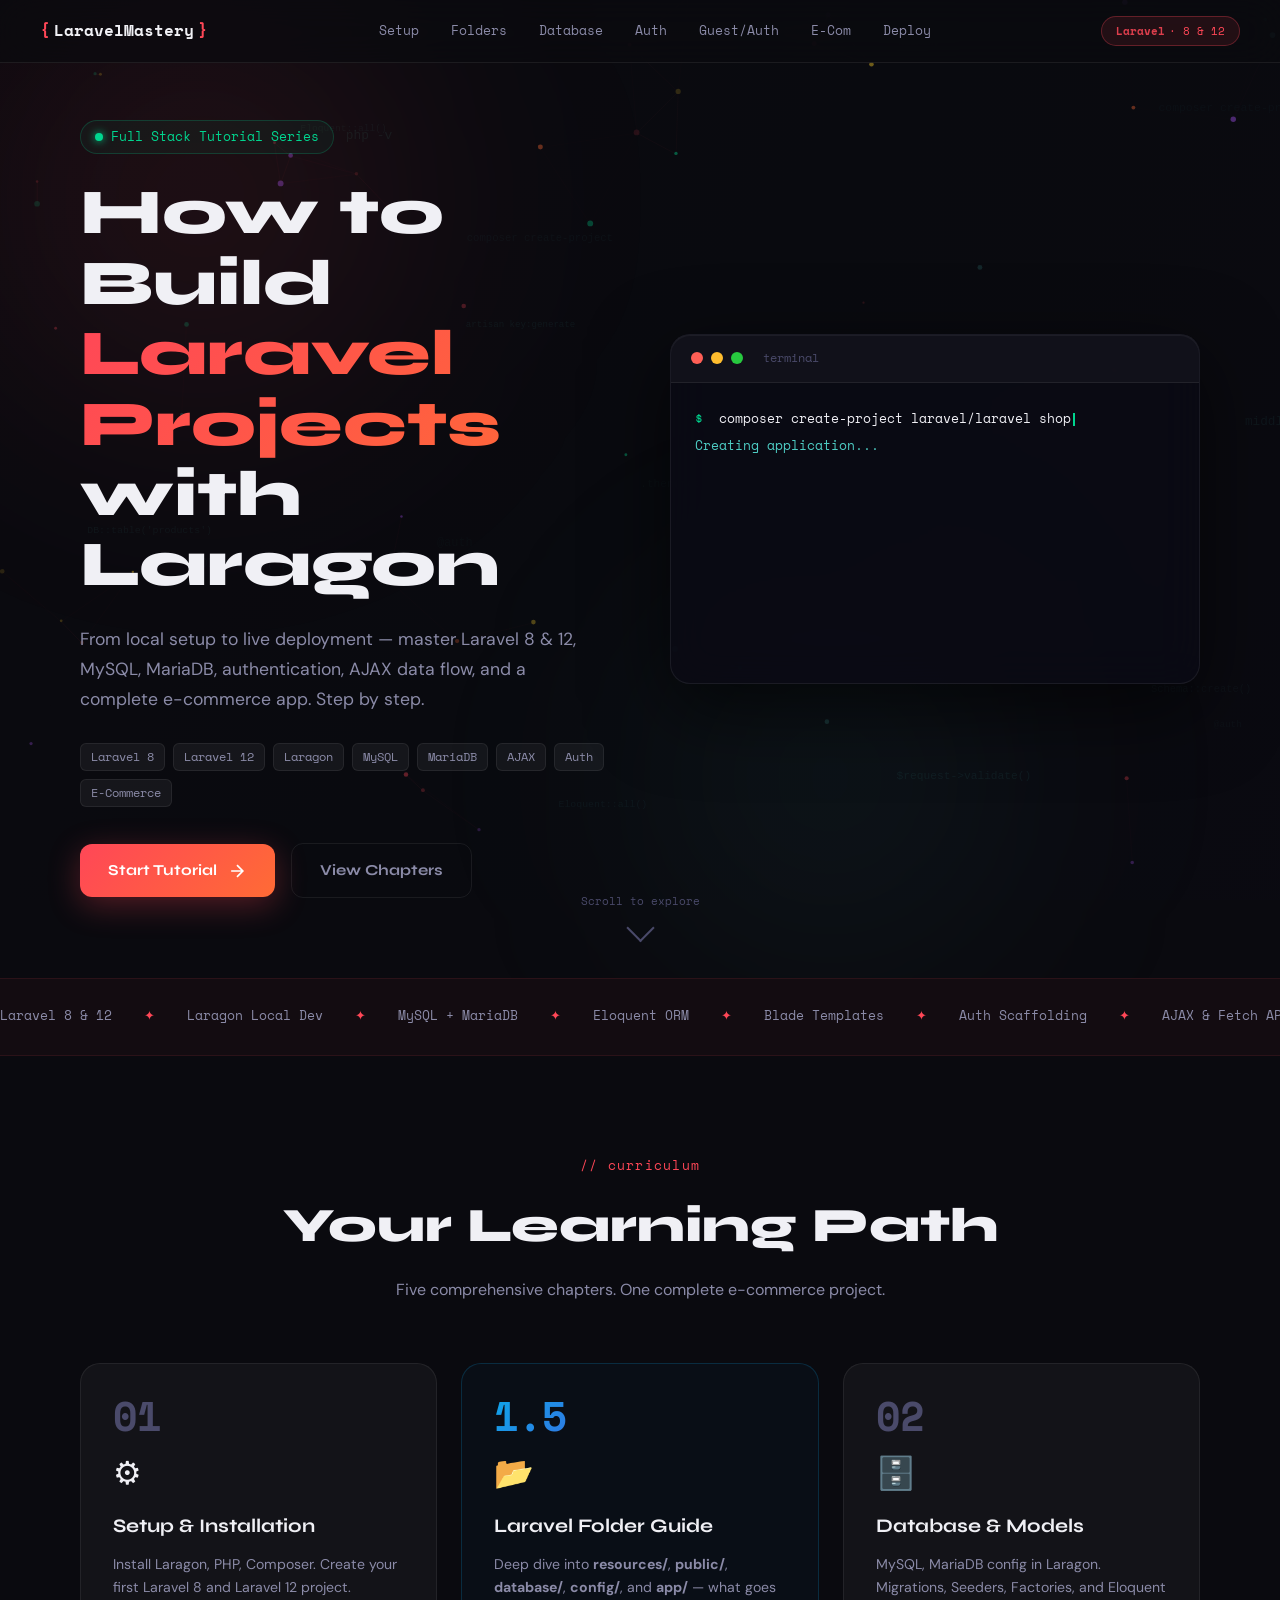
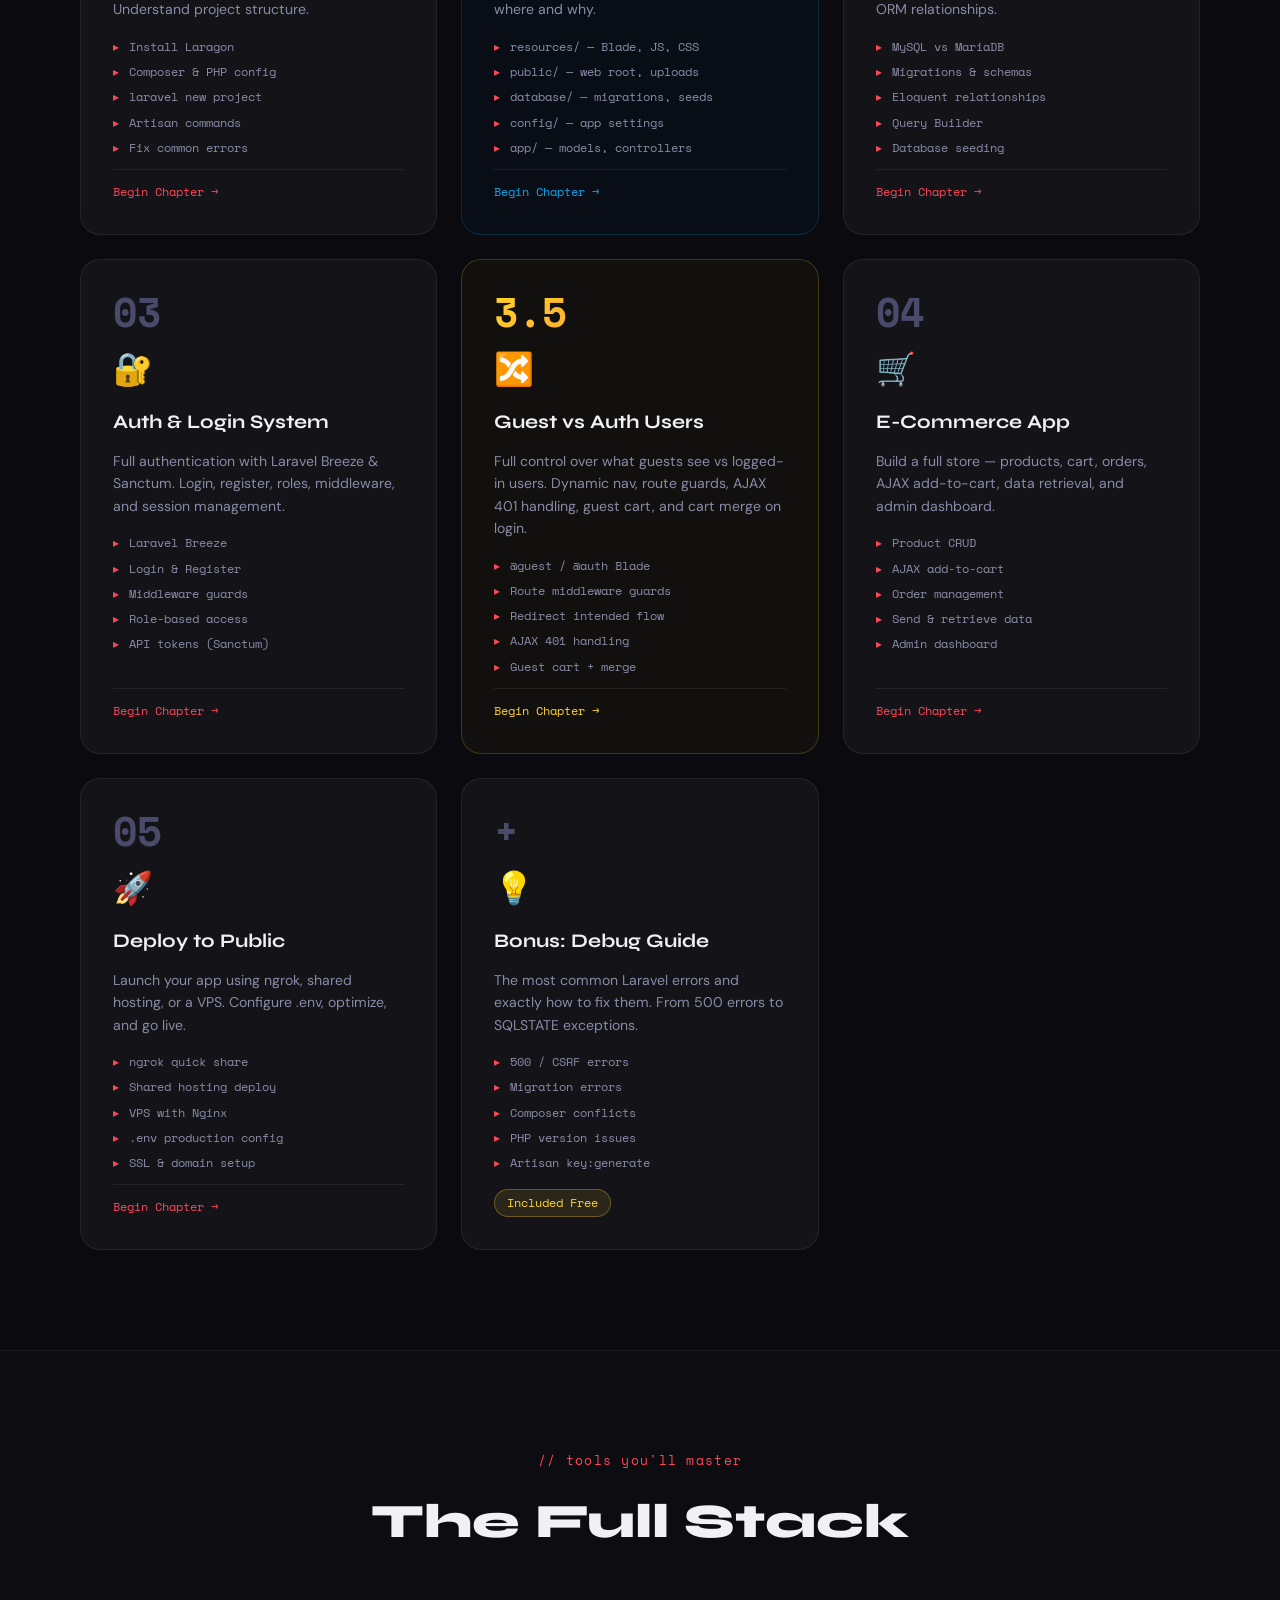
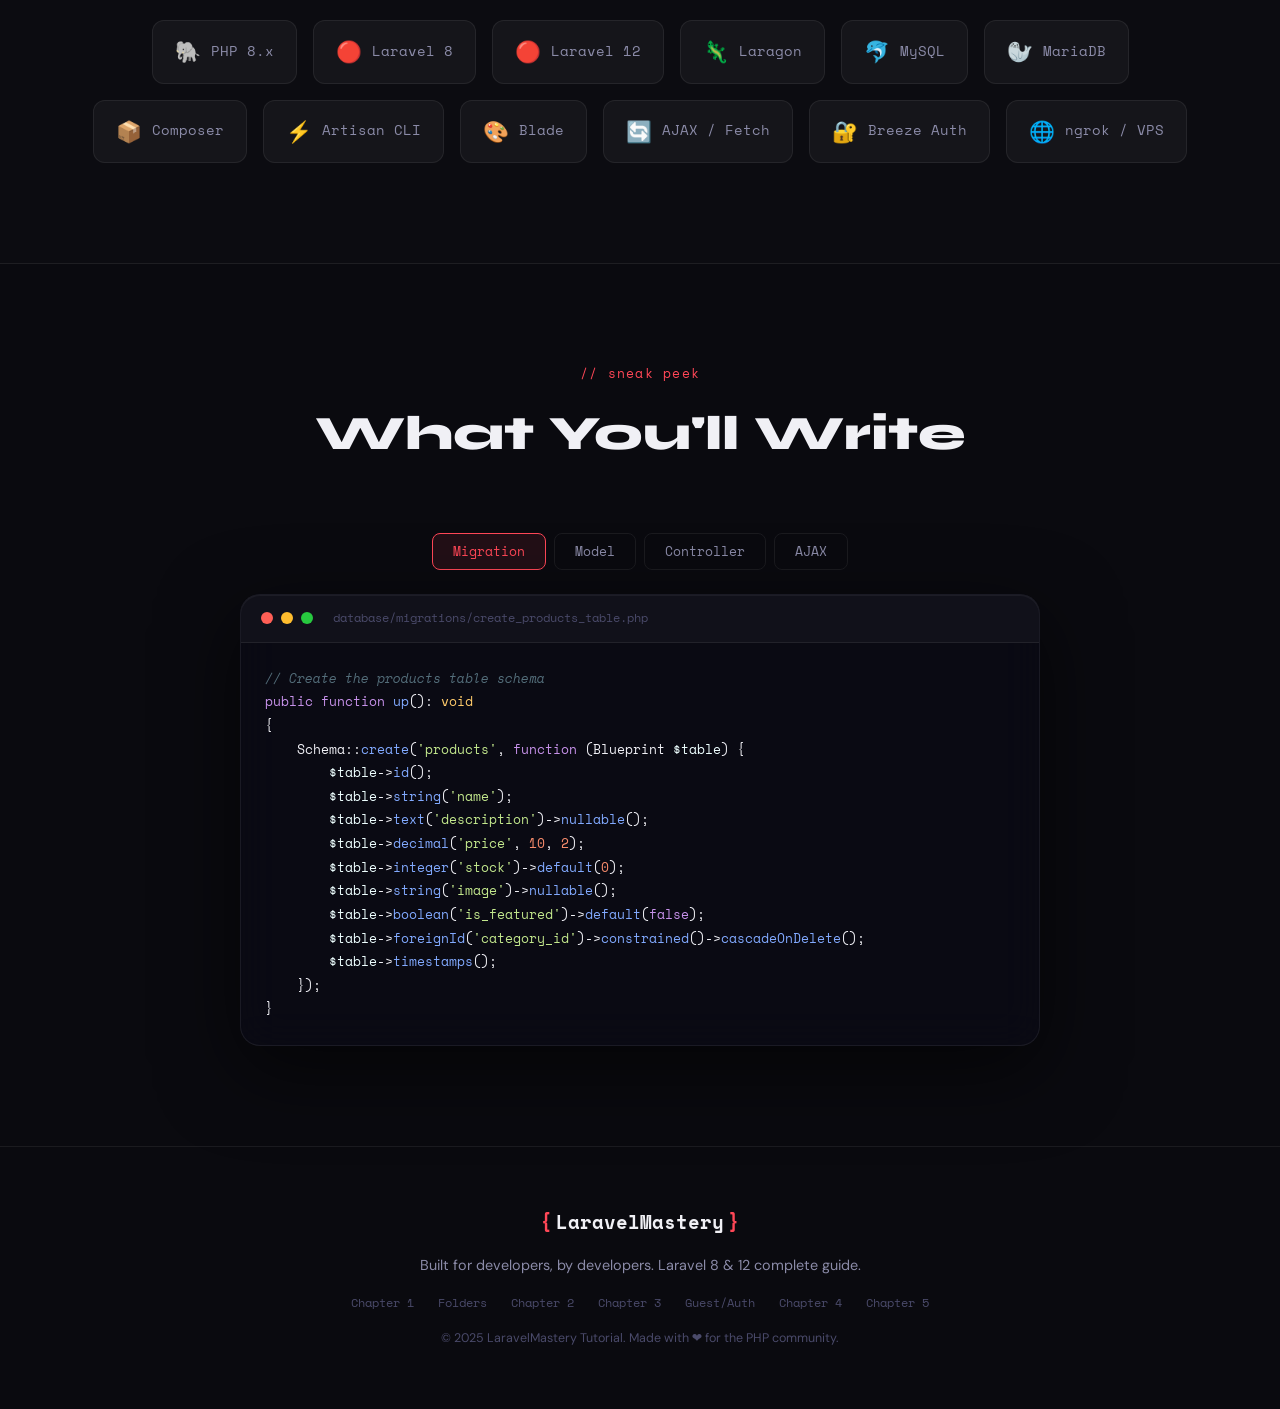
==== index.html @ 6b396e03 "first commit" ====
<!DOCTYPE html>
<html lang="en">
<head>
  <meta charset="UTF-8" />
  <meta name="viewport" content="width=device-width, initial-scale=1.0"/>
  <title>Laravel Mastery — From Zero to Live</title>
  <!-- Fonts loaded via CSS @import for file:// compatibility -->
  <link rel="stylesheet" href="css/main.css" />
  <link rel="stylesheet" href="css/components.css" />
  <link rel="stylesheet" href="css/animations.css" />
</head>
<body>

  <!-- NAV -->
  <nav class="nav" id="nav">
    <div class="nav__logo">
      <span class="nav__logo-bracket">{</span>
      <span class="nav__logo-text">LaravelMastery</span>
      <span class="nav__logo-bracket">}</span>
    </div>
    <div class="nav__links">
      <a href="html/chapter1.html">Setup</a>
      <a href="html/chapter-folders.html">Folders</a>
      <a href="html/chapter2.html">Database</a>
      <a href="html/chapter3.html">Auth</a>
      <a href="html/chapter-guest-auth.html">Guest/Auth</a>
      <a href="html/chapter4.html">E-Com</a>
      <a href="html/chapter5.html">Deploy</a>
    </div>
    <span class="nav__badge"><span class="nav__badge-num">Laravel</span> · 8 &amp; 12</span>
  </nav>

  <!-- CANVAS BACKGROUND -->
  <canvas id="bgCanvas"></canvas>

  <!-- ===== HERO ===== -->
  <section class="hero" id="hero">
    <div class="hero__glow hero__glow--1"></div>
    <div class="hero__glow hero__glow--2"></div>

    <div class="hero__content">
      <div class="hero__label">
        <span class="dot dot--green"></span>
        Full Stack Tutorial Series
      </div>

      <h1 class="hero__title">
        <span class="hero__title-line">How to Build</span>
        <span class="hero__title-line hero__title-line--accent">Laravel Projects</span>
        <span class="hero__title-line">with Laragon</span>
      </h1>

      <p class="hero__subtitle">
        From local setup to live deployment — master Laravel 8 & 12, MySQL, MariaDB,
        authentication, AJAX data flow, and a complete e-commerce app. Step by step.
      </p>

      <div class="hero__tags">
        <span class="tag">Laravel 8</span>
        <span class="tag">Laravel 12</span>
        <span class="tag">Laragon</span>
        <span class="tag">MySQL</span>
        <span class="tag">MariaDB</span>
        <span class="tag">AJAX</span>
        <span class="tag">Auth</span>
        <span class="tag">E-Commerce</span>
      </div>

      <div class="hero__cta">
        <a href="html/chapter1.html" class="btn btn--primary">
          <span>Start Tutorial</span>
          <svg width="20" height="20" viewBox="0 0 24 24" fill="none" stroke="currentColor" stroke-width="2"><path d="M5 12h14M12 5l7 7-7 7"/></svg>
        </a>
        <a href="#overview" class="btn btn--ghost">View Chapters</a>
      </div>
    </div>

    <div class="hero__code-window">
      <div class="code-window">
        <div class="code-window__bar">
          <span class="code-window__dot code-window__dot--red"></span>
          <span class="code-window__dot code-window__dot--yellow"></span>
          <span class="code-window__dot code-window__dot--green"></span>
          <span class="code-window__title">terminal</span>
        </div>
        <div class="code-window__body" id="terminalBody">
          <div class="terminal-line"><span class="t-prompt">$</span> <span class="t-cmd typing-text" id="typingCmd"></span></div>
          <div class="terminal-output" id="terminalOutput"></div>
        </div>
      </div>
    </div>

    <div class="hero__scroll-hint">
      <span>Scroll to explore</span>
      <div class="scroll-arrow"></div>
    </div>
  </section>

  <!-- ===== OVERVIEW STRIP ===== -->
  <section class="strip" id="overview">
    <div class="strip__inner" id="stripInner">
      <span>Laravel 8 &amp; 12</span><span class="strip__sep">✦</span><span>Laragon Local Dev</span><span class="strip__sep">✦</span><span>MySQL + MariaDB</span><span class="strip__sep">✦</span><span>Eloquent ORM</span><span class="strip__sep">✦</span><span>Blade Templates</span><span class="strip__sep">✦</span><span>Auth Scaffolding</span><span class="strip__sep">✦</span><span>AJAX &amp; Fetch API</span><span class="strip__sep">✦</span><span>REST APIs</span><span class="strip__sep">✦</span><span>Deploy to Live</span><span class="strip__sep">✦</span>
      <span>Laravel 8 &amp; 12</span><span class="strip__sep">✦</span><span>Laragon Local Dev</span><span class="strip__sep">✦</span><span>MySQL + MariaDB</span><span class="strip__sep">✦</span><span>Eloquent ORM</span><span class="strip__sep">✦</span><span>Blade Templates</span><span class="strip__sep">✦</span><span>Auth Scaffolding</span><span class="strip__sep">✦</span><span>AJAX &amp; Fetch API</span><span class="strip__sep">✦</span><span>REST APIs</span><span class="strip__sep">✦</span><span>Deploy to Live</span><span class="strip__sep">✦</span>
    </div>
  </section>

  <!-- ===== CHAPTERS ===== -->
  <section class="chapters" id="chapters">
    <div class="section-header">
      <p class="section-header__label">// curriculum</p>
      <h2 class="section-header__title">Your Learning Path</h2>
      <p class="section-header__sub">Five comprehensive chapters. One complete e-commerce project.</p>
    </div>

    <div class="chapters__grid">

      <a href="html/chapter1.html" class="chapter-card chapter-card--1 reveal">
        <div class="chapter-card__num">01</div>
        <div class="chapter-card__icon">⚙️</div>
        <h3 class="chapter-card__title">Setup & Installation</h3>
        <p class="chapter-card__desc">Install Laragon, PHP, Composer. Create your first Laravel 8 and Laravel 12 project. Understand project structure.</p>
        <ul class="chapter-card__topics">
          <li>Install Laragon</li>
          <li>Composer & PHP config</li>
          <li>laravel new project</li>
          <li>Artisan commands</li>
          <li>Fix common errors</li>
        </ul>
        <span class="chapter-card__cta">Begin Chapter →</span>
      </a>

      <a href="html/chapter-folders.html" class="chapter-card reveal" style="border-color:rgba(14,165,233,0.2);background:rgba(14,165,233,0.03);">
        <div class="chapter-card__num" style="background:linear-gradient(135deg,#0ea5e9,#6d28d9);-webkit-background-clip:text;-webkit-text-fill-color:transparent;background-clip:text;">1.5</div>
        <div class="chapter-card__icon">📂</div>
        <h3 class="chapter-card__title">Laravel Folder Guide</h3>
        <p class="chapter-card__desc">Deep dive into <strong>resources/</strong>, <strong>public/</strong>, <strong>database/</strong>, <strong>config/</strong>, and <strong>app/</strong> — what goes where and why.</p>
        <ul class="chapter-card__topics">
          <li>resources/ — Blade, JS, CSS</li>
          <li>public/ — web root, uploads</li>
          <li>database/ — migrations, seeds</li>
          <li>config/ — app settings</li>
          <li>app/ — models, controllers</li>
        </ul>
        <span class="chapter-card__cta" style="color:#0ea5e9;">Begin Chapter →</span>
      </a>

      <a href="html/chapter2.html" class="chapter-card chapter-card--2 reveal">
        <div class="chapter-card__num">02</div>
        <div class="chapter-card__icon">🗄️</div>
        <h3 class="chapter-card__title">Database & Models</h3>
        <p class="chapter-card__desc">MySQL, MariaDB config in Laragon. Migrations, Seeders, Factories, and Eloquent ORM relationships.</p>
        <ul class="chapter-card__topics">
          <li>MySQL vs MariaDB</li>
          <li>Migrations & schemas</li>
          <li>Eloquent relationships</li>
          <li>Query Builder</li>
          <li>Database seeding</li>
        </ul>
        <span class="chapter-card__cta">Begin Chapter →</span>
      </a>

      <a href="html/chapter3.html" class="chapter-card chapter-card--3 reveal">
        <div class="chapter-card__num">03</div>
        <div class="chapter-card__icon">🔐</div>
        <h3 class="chapter-card__title">Auth & Login System</h3>
        <p class="chapter-card__desc">Full authentication with Laravel Breeze & Sanctum. Login, register, roles, middleware, and session management.</p>
        <ul class="chapter-card__topics">
          <li>Laravel Breeze</li>
          <li>Login & Register</li>
          <li>Middleware guards</li>
          <li>Role-based access</li>
          <li>API tokens (Sanctum)</li>
        </ul>
        <span class="chapter-card__cta">Begin Chapter →</span>
      </a>

      <a href="html/chapter-guest-auth.html" class="chapter-card reveal" style="border-color:rgba(255,211,42,0.2);background:rgba(255,211,42,0.03);">
        <div class="chapter-card__num" style="background:linear-gradient(135deg,var(--accent-yellow),var(--accent-orange));-webkit-background-clip:text;-webkit-text-fill-color:transparent;background-clip:text;">3.5</div>
        <div class="chapter-card__icon">🔀</div>
        <h3 class="chapter-card__title">Guest vs Auth Users</h3>
        <p class="chapter-card__desc">Full control over what guests see vs logged-in users. Dynamic nav, route guards, AJAX 401 handling, guest cart, and cart merge on login.</p>
        <ul class="chapter-card__topics">
          <li>@guest / @auth Blade</li>
          <li>Route middleware guards</li>
          <li>Redirect intended flow</li>
          <li>AJAX 401 handling</li>
          <li>Guest cart + merge</li>
        </ul>
        <span class="chapter-card__cta" style="color:var(--accent-yellow);">Begin Chapter →</span>
      </a>

      <a href="html/chapter4.html" class="chapter-card chapter-card--4 reveal">
        <div class="chapter-card__num">04</div>
        <div class="chapter-card__icon">🛒</div>
        <h3 class="chapter-card__title">E-Commerce App</h3>
        <p class="chapter-card__desc">Build a full store — products, cart, orders, AJAX add-to-cart, data retrieval, and admin dashboard.</p>
        <ul class="chapter-card__topics">
          <li>Product CRUD</li>
          <li>AJAX add-to-cart</li>
          <li>Order management</li>
          <li>Send & retrieve data</li>
          <li>Admin dashboard</li>
        </ul>
        <span class="chapter-card__cta">Begin Chapter →</span>
      </a>

      <a href="html/chapter5.html" class="chapter-card chapter-card--5 reveal">
        <div class="chapter-card__num">05</div>
        <div class="chapter-card__icon">🚀</div>
        <h3 class="chapter-card__title">Deploy to Public</h3>
        <p class="chapter-card__desc">Launch your app using ngrok, shared hosting, or a VPS. Configure .env, optimize, and go live.</p>
        <ul class="chapter-card__topics">
          <li>ngrok quick share</li>
          <li>Shared hosting deploy</li>
          <li>VPS with Nginx</li>
          <li>.env production config</li>
          <li>SSL & domain setup</li>
        </ul>
        <span class="chapter-card__cta">Begin Chapter →</span>
      </a>

      <div class="chapter-card chapter-card--bonus reveal">
        <div class="chapter-card__num">+</div>
        <div class="chapter-card__icon">💡</div>
        <h3 class="chapter-card__title">Bonus: Debug Guide</h3>
        <p class="chapter-card__desc">The most common Laravel errors and exactly how to fix them. From 500 errors to SQLSTATE exceptions.</p>
        <ul class="chapter-card__topics">
          <li>500 / CSRF errors</li>
          <li>Migration errors</li>
          <li>Composer conflicts</li>
          <li>PHP version issues</li>
          <li>Artisan key:generate</li>
        </ul>
        <span class="chapter-card__badge">Included Free</span>
      </div>

    </div>
  </section>

  <!-- ===== TECH STACK ===== -->
  <section class="techstack reveal-section">
    <div class="section-header">
      <p class="section-header__label">// tools you'll master</p>
      <h2 class="section-header__title">The Full Stack</h2>
    </div>
    <div class="techstack__grid">
      <div class="tech-item reveal"><div class="tech-item__icon">🐘</div><span>PHP 8.x</span></div>
      <div class="tech-item reveal"><div class="tech-item__icon">🔴</div><span>Laravel 8</span></div>
      <div class="tech-item reveal"><div class="tech-item__icon">🔴</div><span>Laravel 12</span></div>
      <div class="tech-item reveal"><div class="tech-item__icon">🦎</div><span>Laragon</span></div>
      <div class="tech-item reveal"><div class="tech-item__icon">🐬</div><span>MySQL</span></div>
      <div class="tech-item reveal"><div class="tech-item__icon">🦭</div><span>MariaDB</span></div>
      <div class="tech-item reveal"><div class="tech-item__icon">📦</div><span>Composer</span></div>
      <div class="tech-item reveal"><div class="tech-item__icon">⚡</div><span>Artisan CLI</span></div>
      <div class="tech-item reveal"><div class="tech-item__icon">🎨</div><span>Blade</span></div>
      <div class="tech-item reveal"><div class="tech-item__icon">🔄</div><span>AJAX / Fetch</span></div>
      <div class="tech-item reveal"><div class="tech-item__icon">🔐</div><span>Breeze Auth</span></div>
      <div class="tech-item reveal"><div class="tech-item__icon">🌐</div><span>ngrok / VPS</span></div>
    </div>
  </section>

  <!-- ===== PREVIEW CODE ===== -->
  <section class="code-preview reveal-section">
    <div class="section-header">
      <p class="section-header__label">// sneak peek</p>
      <h2 class="section-header__title">What You'll Write</h2>
    </div>
    <div class="code-preview__tabs">
      <button class="tab-btn tab-btn--active" data-tab="migration">Migration</button>
      <button class="tab-btn" data-tab="model">Model</button>
      <button class="tab-btn" data-tab="controller">Controller</button>
      <button class="tab-btn" data-tab="ajax">AJAX</button>
    </div>
    <div class="code-preview__window">
      <div class="code-window">
        <div class="code-window__bar">
          <span class="code-window__dot code-window__dot--red"></span>
          <span class="code-window__dot code-window__dot--yellow"></span>
          <span class="code-window__dot code-window__dot--green"></span>
          <span class="code-window__title" id="codeTabTitle">database/migrations/create_products_table.php</span>
        </div>
        <pre class="code-window__body code-window__body--pre" id="codeTabContent"></pre>
      </div>
    </div>
  </section>

  <!-- ===== FOOTER ===== -->
  <footer class="footer">
    <div class="footer__logo">
      <span class="nav__logo-bracket">{</span>
      <span>LaravelMastery</span>
      <span class="nav__logo-bracket">}</span>
    </div>
    <p class="footer__sub">Built for developers, by developers. Laravel 8 & 12 complete guide.</p>
    <div class="footer__links">
      <a href="html/chapter1.html">Chapter 1</a>
      <a href="html/chapter-folders.html">Folders</a>
      <a href="html/chapter2.html">Chapter 2</a>
      <a href="html/chapter3.html">Chapter 3</a>
      <a href="html/chapter-guest-auth.html">Guest/Auth</a>
      <a href="html/chapter4.html">Chapter 4</a>
      <a href="html/chapter5.html">Chapter 5</a>
    </div>
    <p class="footer__copy">© 2025 LaravelMastery Tutorial. Made with ❤️ for the PHP community.</p>
  </footer>

  <script src="js/canvas.js"></script>
  <script src="js/terminal.js"></script>
  <script src="js/scroll.js"></script>
  <script src="js/tabs.js"></script>
  <script src="js/nav.js"></script>
</body>
</html>
---- css/main.css ----
/* ===================================================
   MAIN.CSS — Laravel Mastery Tutorial
   Dark developer theme with neon accents
   =================================================== */

/* Google Fonts — loads when online, falls back gracefully offline */
@import url('https://fonts.googleapis.com/css2?family=Space+Mono:ital,wght@0,400;0,700;1,400&family=Syne:wght@400;600;700;800&family=DM+Sans:wght@300;400;500&display=swap');

:root {
  --bg-primary: #0a0a0f;
  --bg-secondary: #0f0f1a;
  --bg-card: rgba(255,255,255,0.04);
  --bg-card-hover: rgba(255,255,255,0.07);

  --accent-red: #ff4757;
  --accent-orange: #ff6b35;
  --accent-green: #00d68f;
  --accent-blue: #4ecdc4;
  --accent-purple: #a855f7;
  --accent-yellow: #ffd32a;

  --text-primary: #f0f0f5;
  --text-secondary: #8b8ba8;
  --text-muted: #4a4a6a;

  --border: rgba(255,255,255,0.07);
  --border-glow: rgba(255,71,87,0.3);

  --font-display: 'Syne', 'Segoe UI', system-ui, -apple-system, sans-serif;
  --font-mono: 'Space Mono', 'Cascadia Code', 'Consolas', 'Courier New', monospace;
  --font-body: 'DM Sans', 'Segoe UI', system-ui, -apple-system, sans-serif;

  --radius: 12px;
  --radius-lg: 20px;
  --transition: 0.3s cubic-bezier(0.4,0,0.2,1);
}

*, *::before, *::after { box-sizing: border-box; margin: 0; padding: 0; }

html, body { background-color: #0a0a0f; color: #f0f0f5; }
html { scroll-behavior: smooth; }

body {
  background: var(--bg-primary);
  color: var(--text-primary);
  font-family: var(--font-body);
  line-height: 1.6;
  overflow-x: hidden;
}

a { text-decoration: none; color: inherit; }

/* ===== CANVAS ===== */
#bgCanvas {
  position: fixed;
  top: 0; left: 0;
  width: 100%; height: 100%;
  z-index: 0;
  pointer-events: none;
  opacity: 0.6;
}

/* ===== NAV ===== */
.nav {
  position: fixed;
  top: 0; left: 0; right: 0;
  z-index: 100;
  display: flex;
  align-items: center;
  justify-content: space-between;
  padding: 16px 40px;
  background: rgba(10,10,15,0.7);
  backdrop-filter: blur(20px);
  border-bottom: 1px solid var(--border);
  transition: var(--transition);
}

.nav.nav--scrolled {
  padding: 12px 40px;
  background: rgba(10,10,15,0.95);
}

.nav__logo {
  font-family: var(--font-mono);
  font-size: 1rem;
  font-weight: 700;
  display: flex;
  align-items: center;
  gap: 4px;
}

.nav__logo-bracket { color: var(--accent-red); }
.nav__logo-text { color: var(--text-primary); }

.nav__links {
  display: flex;
  gap: 32px;
}

.nav__links a {
  font-family: var(--font-mono);
  font-size: 0.8rem;
  color: var(--text-secondary);
  transition: var(--transition);
  position: relative;
}

.nav__links a::after {
  content: '';
  position: absolute;
  bottom: -4px; left: 0;
  width: 0; height: 1px;
  background: var(--accent-red);
  transition: width var(--transition);
}

.nav__links a:hover { color: var(--text-primary); }
.nav__links a:hover::after { width: 100%; }

.nav__badge {
  font-family: var(--font-mono);
  font-size: 0.7rem;
  padding: 5px 14px;
  border-radius: 999px;
  background: rgba(255,71,87,0.1);
  border: 1px solid rgba(255,71,87,0.3);
  color: var(--accent-red);
  cursor: pointer;
  transition: var(--transition);
  text-decoration: none;
  display: inline-flex;
  align-items: center;
  gap: 4px;
  white-space: nowrap;
}
.nav__badge:hover {
  background: rgba(255,71,87,0.22);
  border-color: var(--accent-red);
  color: white;
  transform: translateY(-1px);
  box-shadow: 0 4px 16px rgba(255,71,87,0.25);
}
.nav__badge-num {
  font-weight: 700;
  opacity: 0.85;
}

/* ===== HERO ===== */
.hero {
  position: relative;
  z-index: 1;
  min-height: 100vh;
  display: grid;
  grid-template-columns: 1fr 1fr;
  align-items: center;
  gap: 60px;
  padding: 120px 80px 80px;
  overflow: hidden;
}

.hero__glow {
  position: absolute;
  border-radius: 50%;
  filter: blur(120px);
  pointer-events: none;
  z-index: 0;
}

.hero__glow--1 {
  width: 600px; height: 600px;
  background: radial-gradient(circle, rgba(255,71,87,0.15) 0%, transparent 70%);
  top: -100px; left: -100px;
  animation: glowPulse 6s ease-in-out infinite;
}

.hero__glow--2 {
  width: 500px; height: 500px;
  background: radial-gradient(circle, rgba(78,205,196,0.1) 0%, transparent 70%);
  bottom: -50px; right: 200px;
  animation: glowPulse 8s ease-in-out infinite reverse;
}

.hero__content { position: relative; z-index: 2; }

.hero__label {
  display: inline-flex;
  align-items: center;
  gap: 8px;
  font-family: var(--font-mono);
  font-size: 0.8rem;
  color: var(--accent-green);
  margin-bottom: 24px;
  padding: 6px 14px;
  border: 1px solid rgba(0,214,143,0.2);
  border-radius: 999px;
  background: rgba(0,214,143,0.05);
}

.dot {
  width: 8px; height: 8px;
  border-radius: 50%;
}
.dot--green {
  background: var(--accent-green);
  box-shadow: 0 0 8px var(--accent-green);
  animation: dotBlink 1.5s ease-in-out infinite;
}

.hero__title {
  font-family: var(--font-display);
  font-size: clamp(2.8rem, 5vw, 4.5rem);
  font-weight: 800;
  line-height: 1.1;
  margin-bottom: 24px;
  display: flex;
  flex-direction: column;
}

.hero__title-line { display: block; }

.hero__title-line--accent {
  background: linear-gradient(135deg, var(--accent-red), var(--accent-orange));
  -webkit-background-clip: text;
  -webkit-text-fill-color: transparent;
  background-clip: text;
}

.hero__subtitle {
  font-size: 1.1rem;
  color: var(--text-secondary);
  max-width: 500px;
  margin-bottom: 28px;
  line-height: 1.7;
}

.hero__tags {
  display: flex;
  flex-wrap: wrap;
  gap: 8px;
  margin-bottom: 36px;
}

.tag {
  font-family: var(--font-mono);
  font-size: 0.72rem;
  padding: 4px 10px;
  border-radius: 6px;
  background: rgba(255,255,255,0.05);
  border: 1px solid var(--border);
  color: var(--text-secondary);
  transition: var(--transition);
}

.tag:hover {
  border-color: var(--accent-red);
  color: var(--accent-red);
}

.hero__cta {
  display: flex;
  gap: 16px;
  align-items: center;
}

/* ===== BUTTONS ===== */
.btn {
  display: inline-flex;
  align-items: center;
  gap: 10px;
  padding: 14px 28px;
  border-radius: var(--radius);
  font-family: var(--font-display);
  font-weight: 700;
  font-size: 0.95rem;
  cursor: pointer;
  transition: var(--transition);
  border: none;
  position: relative;
  overflow: hidden;
}

.btn::before {
  content: '';
  position: absolute;
  inset: 0;
  opacity: 0;
  transition: opacity var(--transition);
}

.btn:hover::before { opacity: 1; }

.btn--primary {
  background: linear-gradient(135deg, var(--accent-red), var(--accent-orange));
  color: white;
  box-shadow: 0 8px 32px rgba(255,71,87,0.3);
}

.btn--primary::before {
  background: linear-gradient(135deg, var(--accent-orange), var(--accent-red));
}

.btn--primary:hover {
  transform: translateY(-2px);
  box-shadow: 0 12px 40px rgba(255,71,87,0.5);
}

.btn--ghost {
  background: transparent;
  color: var(--text-secondary);
  border: 1px solid var(--border);
}

.btn--ghost:hover {
  border-color: var(--accent-blue);
  color: var(--accent-blue);
  transform: translateY(-2px);
}

/* ===== CODE WINDOW ===== */
.hero__code-window { position: relative; z-index: 2; }

.code-window {
  border-radius: var(--radius-lg);
  overflow: hidden;
  border: 1px solid var(--border);
  background: rgba(10,10,20,0.9);
  backdrop-filter: blur(20px);
  box-shadow: 0 24px 80px rgba(0,0,0,0.6), inset 0 1px 0 rgba(255,255,255,0.05);
}

.code-window__bar {
  display: flex;
  align-items: center;
  gap: 8px;
  padding: 14px 20px;
  background: rgba(255,255,255,0.03);
  border-bottom: 1px solid var(--border);
}

.code-window__dot {
  width: 12px; height: 12px;
  border-radius: 50%;
}
.code-window__dot--red    { background: #ff5f56; }
.code-window__dot--yellow { background: #ffbd2e; }
.code-window__dot--green  { background: #27c93f; }

.code-window__title {
  font-family: var(--font-mono);
  font-size: 0.72rem;
  color: var(--text-muted);
  margin-left: 12px;
}

.code-window__body {
  padding: 24px;
  font-family: var(--font-mono);
  font-size: 0.82rem;
  line-height: 1.8;
  min-height: 300px;
}

.code-window__body--pre {
  white-space: pre;
  overflow-x: auto;
  min-height: auto;
}

/* ===== TERMINAL ===== */
.t-prompt { color: var(--accent-green); margin-right: 8px; }
.t-cmd { color: var(--text-primary); }
.terminal-line { margin-bottom: 4px; }

.terminal-output .t-out  { color: var(--text-secondary); }
.terminal-output .t-success { color: var(--accent-green); }
.terminal-output .t-info { color: var(--accent-blue); }
.terminal-output .t-warn { color: var(--accent-yellow); }

/* ===== SCROLL HINT ===== */
.hero__scroll-hint {
  position: absolute;
  bottom: 40px;
  left: 50%;
  transform: translateX(-50%);
  display: flex;
  flex-direction: column;
  align-items: center;
  gap: 8px;
  font-family: var(--font-mono);
  font-size: 0.7rem;
  color: var(--text-muted);
  z-index: 2;
}

.scroll-arrow {
  width: 20px; height: 20px;
  border-right: 2px solid var(--text-muted);
  border-bottom: 2px solid var(--text-muted);
  transform: rotate(45deg);
  animation: scrollBounce 1.8s ease-in-out infinite;
}

/* ===== STRIP ===== */
.strip {
  position: relative;
  z-index: 1;
  background: rgba(255,71,87,0.04);
  border-top: 1px solid rgba(255,71,87,0.1);
  border-bottom: 1px solid rgba(255,71,87,0.1);
  padding: 20px 0;
  overflow: hidden;
}

.strip__inner {
  min-height: 36px;
  display: flex;
  gap: 32px;
  align-items: center;
  white-space: nowrap;
  font-family: var(--font-mono);
  font-size: 0.8rem;
  color: var(--text-secondary);
  animation: stripScroll 20s linear infinite;
}

.strip__sep { color: var(--accent-red); }

/* ===== SECTION HEADER ===== */
.section-header {
  text-align: center;
  margin-bottom: 60px;
}

.section-header__label {
  font-family: var(--font-mono);
  font-size: 0.8rem;
  color: var(--accent-red);
  margin-bottom: 12px;
  letter-spacing: 0.1em;
}

.section-header__title {
  font-family: var(--font-display);
  font-size: clamp(2rem, 4vw, 3rem);
  font-weight: 800;
  margin-bottom: 12px;
}

.section-header__sub {
  font-size: 1rem;
  color: var(--text-secondary);
}

/* ===== CHAPTERS ===== */
.chapters {
  position: relative;
  z-index: 1;
  padding: 100px 80px;
}

.chapters__grid {
  display: grid;
  grid-template-columns: repeat(3, 1fr);
  gap: 24px;
}

/* ===== CHAPTER CARDS ===== */
.chapter-card {
  display: flex;
  flex-direction: column;
  gap: 12px;
  padding: 32px;
  border-radius: var(--radius-lg);
  background: var(--bg-card);
  border: 1px solid var(--border);
  transition: var(--transition);
  cursor: pointer;
  position: relative;
  overflow: hidden;
}

.chapter-card::before {
  content: '';
  position: absolute;
  top: 0; left: 0; right: 0;
  height: 2px;
  opacity: 0;
  transition: opacity var(--transition);
}

.chapter-card--1::before { background: linear-gradient(90deg, var(--accent-red), var(--accent-orange)); }
.chapter-card--2::before { background: linear-gradient(90deg, var(--accent-blue), var(--accent-green)); }
.chapter-card--3::before { background: linear-gradient(90deg, var(--accent-purple), var(--accent-blue)); }
.chapter-card--4::before { background: linear-gradient(90deg, var(--accent-orange), var(--accent-yellow)); }
.chapter-card--5::before { background: linear-gradient(90deg, var(--accent-green), var(--accent-blue)); }
.chapter-card--bonus::before { background: linear-gradient(90deg, var(--accent-yellow), var(--accent-orange)); }

.chapter-card:hover {
  background: var(--bg-card-hover);
  transform: translateY(-6px);
  border-color: rgba(255,255,255,0.12);
  box-shadow: 0 20px 60px rgba(0,0,0,0.4);
}

.chapter-card:hover::before { opacity: 1; }

.chapter-card__num {
  font-family: var(--font-mono);
  font-size: 2.5rem;
  font-weight: 700;
  color: var(--text-muted);
  line-height: 1;
}

.chapter-card__icon { font-size: 2rem; }

.chapter-card__title {
  font-family: var(--font-display);
  font-size: 1.2rem;
  font-weight: 700;
}

.chapter-card__desc {
  font-size: 0.88rem;
  color: var(--text-secondary);
  line-height: 1.6;
}

.chapter-card__topics {
  list-style: none;
  display: flex;
  flex-direction: column;
  gap: 6px;
  margin-top: 4px;
}

.chapter-card__topics li {
  font-family: var(--font-mono);
  font-size: 0.75rem;
  color: var(--text-secondary);
  padding-left: 16px;
  position: relative;
}

.chapter-card__topics li::before {
  content: '▸';
  position: absolute;
  left: 0;
  color: var(--accent-red);
}

.chapter-card__cta {
  font-family: var(--font-mono);
  font-size: 0.78rem;
  color: var(--accent-red);
  margin-top: auto;
  padding-top: 12px;
  border-top: 1px solid var(--border);
  transition: var(--transition);
}

.chapter-card:hover .chapter-card__cta { letter-spacing: 0.05em; }

.chapter-card__badge {
  display: inline-block;
  font-family: var(--font-mono);
  font-size: 0.72rem;
  padding: 4px 12px;
  border-radius: 999px;
  background: rgba(255,211,42,0.1);
  border: 1px solid rgba(255,211,42,0.3);
  color: var(--accent-yellow);
  margin-top: auto;
  width: fit-content;
}

/* ===== TECH STACK ===== */
.techstack {
  position: relative;
  z-index: 1;
  padding: 100px 80px;
  background: rgba(255,255,255,0.01);
  border-top: 1px solid var(--border);
  border-bottom: 1px solid var(--border);
}

.techstack__grid {
  display: flex;
  flex-wrap: wrap;
  justify-content: center;
  gap: 16px;
}

.tech-item {
  display: flex;
  align-items: center;
  gap: 10px;
  padding: 14px 22px;
  border-radius: var(--radius);
  background: var(--bg-card);
  border: 1px solid var(--border);
  font-family: var(--font-mono);
  font-size: 0.85rem;
  color: var(--text-secondary);
  transition: var(--transition);
  cursor: default;
}

.tech-item__icon { font-size: 1.3rem; }

.tech-item:hover {
  background: var(--bg-card-hover);
  border-color: var(--accent-blue);
  color: var(--text-primary);
  transform: translateY(-3px);
}

/* ===== CODE PREVIEW SECTION ===== */
.code-preview {
  position: relative;
  z-index: 1;
  padding: 100px 80px;
}

.code-preview__tabs {
  display: flex;
  gap: 8px;
  margin-bottom: 24px;
  justify-content: center;
}

.tab-btn {
  font-family: var(--font-mono);
  font-size: 0.8rem;
  padding: 8px 20px;
  border-radius: 8px;
  border: 1px solid var(--border);
  background: transparent;
  color: var(--text-secondary);
  cursor: pointer;
  transition: var(--transition);
}

.tab-btn--active {
  background: rgba(255,71,87,0.1);
  border-color: var(--accent-red);
  color: var(--accent-red);
}

.tab-btn:hover:not(.tab-btn--active) {
  border-color: var(--text-muted);
  color: var(--text-primary);
}

.code-preview__window { max-width: 800px; margin: 0 auto; }

/* ===== FOOTER ===== */
.footer {
  position: relative;
  z-index: 1;
  padding: 60px 80px;
  border-top: 1px solid var(--border);
  text-align: center;
  display: flex;
  flex-direction: column;
  align-items: center;
  gap: 16px;
}

.footer__logo {
  font-family: var(--font-mono);
  font-size: 1.2rem;
  font-weight: 700;
  display: flex;
  gap: 4px;
}

.footer__sub {
  font-size: 0.9rem;
  color: var(--text-secondary);
}

.footer__links {
  display: flex;
  gap: 24px;
}

.footer__links a {
  font-family: var(--font-mono);
  font-size: 0.78rem;
  color: var(--text-muted);
  transition: var(--transition);
}

.footer__links a:hover { color: var(--accent-red); }

.footer__copy {
  font-size: 0.78rem;
  color: var(--text-muted);
}

/* ===== CHAPTER PAGE LAYOUT ===== */
.chapter-page {
  position: relative;
  z-index: 1;
  padding: 100px 80px 80px;
  max-width: 1100px;
  margin: 0 auto;
}

.chapter-hero {
  margin-bottom: 60px;
  padding-bottom: 60px;
  border-bottom: 1px solid var(--border);
}

.chapter-hero__num {
  font-family: var(--font-mono);
  font-size: 0.8rem;
  color: var(--accent-red);
  margin-bottom: 12px;
}

.chapter-hero__title {
  font-family: var(--font-display);
  font-size: clamp(2rem,4vw,3.5rem);
  font-weight: 800;
  margin-bottom: 16px;
  line-height: 1.15;
}

.chapter-hero__desc {
  font-size: 1.1rem;
  color: var(--text-secondary);
  max-width: 600px;
  line-height: 1.7;
}

/* ===== STEP CARDS ===== */
.step {
  display: grid;
  grid-template-columns: 60px 1fr;
  gap: 24px;
  margin-bottom: 48px;
  position: relative;
}

.step::after {
  content: '';
  position: absolute;
  left: 29px;
  top: 60px;
  bottom: -48px;
  width: 2px;
  background: linear-gradient(to bottom, var(--accent-red), transparent);
}

.step:last-child::after { display: none; }

.step__num {
  width: 60px; height: 60px;
  border-radius: 50%;
  background: rgba(255,71,87,0.1);
  border: 2px solid rgba(255,71,87,0.3);
  display: flex;
  align-items: center;
  justify-content: center;
  font-family: var(--font-mono);
  font-weight: 700;
  font-size: 1rem;
  color: var(--accent-red);
  flex-shrink: 0;
  position: relative;
  z-index: 1;
}

.step__content { padding-top: 12px; }

.step__title {
  font-family: var(--font-display);
  font-size: 1.3rem;
  font-weight: 700;
  margin-bottom: 8px;
}

.step__desc {
  color: var(--text-secondary);
  font-size: 0.95rem;
  line-height: 1.7;
  margin-bottom: 16px;
}

/* ===== INLINE CODE BLOCKS ===== */
.code-block {
  border-radius: var(--radius);
  overflow: hidden;
  border: 1px solid var(--border);
  margin: 16px 0;
}

.code-block__header {
  display: flex;
  align-items: center;
  justify-content: space-between;
  padding: 10px 16px;
  background: rgba(255,255,255,0.03);
  border-bottom: 1px solid var(--border);
}

.code-block__lang {
  font-family: var(--font-mono);
  font-size: 0.72rem;
  color: var(--accent-red);
}

.code-block__copy {
  font-family: var(--font-mono);
  font-size: 0.72rem;
  color: var(--text-muted);
  cursor: pointer;
  border: 1px solid var(--border);
  background: transparent;
  padding: 4px 10px;
  border-radius: 4px;
  transition: var(--transition);
}
.code-block__copy:hover { color: var(--accent-green); border-color: var(--accent-green); }

.code-block pre {
  padding: 20px;
  font-family: var(--font-mono);
  font-size: 0.82rem;
  line-height: 1.8;
  overflow-x: auto;
  color: var(--text-primary);
  background: rgba(0,0,0,0.3);
}

/* ===== SYNTAX HIGHLIGHTING ===== */
.kw  { color: #c792ea; }
.fn  { color: #82aaff; }
.str { color: #c3e88d; }
.cm  { color: #546e7a; font-style: italic; }
.num { color: #f78c6c; }
.var { color: #eeffff; }
.cl  { color: #ffcb6b; }
.tag-hl { color: var(--accent-red); }
.attr-hl { color: var(--accent-blue); }

/* ===== INFO BOXES ===== */
.info-box {
  display: flex;
  gap: 14px;
  padding: 16px 20px;
  border-radius: var(--radius);
  margin: 16px 0;
  font-size: 0.9rem;
  line-height: 1.6;
}

.info-box--tip   { background: rgba(0,214,143,0.06); border-left: 3px solid var(--accent-green); }
.info-box--warn  { background: rgba(255,211,42,0.06); border-left: 3px solid var(--accent-yellow); }
.info-box--error { background: rgba(255,71,87,0.06);  border-left: 3px solid var(--accent-red); }
.info-box--info  { background: rgba(78,205,196,0.06); border-left: 3px solid var(--accent-blue); }

.info-box__icon { font-size: 1.2rem; flex-shrink: 0; }
.info-box__text { color: var(--text-secondary); }
.info-box__text strong { color: var(--text-primary); }

/* ===== IMAGE MOCKUP ===== */
.mockup-frame {
  border-radius: var(--radius-lg);
  overflow: hidden;
  border: 1px solid var(--border);
  margin: 20px 0;
  background: rgba(10,10,20,0.9);
}

.mockup-frame__bar {
  display: flex;
  align-items: center;
  gap: 8px;
  padding: 12px 16px;
  background: rgba(255,255,255,0.03);
  border-bottom: 1px solid var(--border);
}

.mockup-frame__dots { display: flex; gap: 6px; }
.mockup-frame__dot { width: 10px; height: 10px; border-radius: 50%; }
.mockup-frame__dot--r { background: #ff5f56; }
.mockup-frame__dot--y { background: #ffbd2e; }
.mockup-frame__dot--g { background: #27c93f; }

.mockup-frame__url {
  flex: 1;
  background: rgba(255,255,255,0.04);
  border-radius: 6px;
  padding: 4px 12px;
  font-family: var(--font-mono);
  font-size: 0.72rem;
  color: var(--text-muted);
  margin-left: 8px;
}

.mockup-frame__body {
  padding: 24px;
  min-height: 200px;
}

/* ===== NAV PREV/NEXT ===== */
.chapter-nav {
  display: flex;
  justify-content: space-between;
  margin-top: 80px;
  padding-top: 40px;
  border-top: 1px solid var(--border);
  gap: 16px;
}

.chapter-nav__link {
  display: flex;
  flex-direction: column;
  gap: 4px;
  padding: 20px 28px;
  border-radius: var(--radius);
  border: 1px solid var(--border);
  background: var(--bg-card);
  transition: var(--transition);
  max-width: 280px;
}

.chapter-nav__link:hover {
  border-color: var(--accent-red);
  background: rgba(255,71,87,0.05);
  transform: translateY(-3px);
}

.chapter-nav__label {
  font-family: var(--font-mono);
  font-size: 0.7rem;
  color: var(--text-muted);
}

.chapter-nav__title {
  font-family: var(--font-display);
  font-weight: 700;
  font-size: 1rem;
}

.chapter-nav__link--next { align-items: flex-end; text-align: right; }

/* ===== RESPONSIVE ===== */
@media (max-width: 1024px) {
  .hero { grid-template-columns: 1fr; padding: 120px 40px 60px; }
  .hero__code-window { display: none; }
  .chapters { padding: 80px 40px; }
  .chapters__grid { grid-template-columns: repeat(2, 1fr); }
  .techstack { padding: 80px 40px; }
  .code-preview { padding: 80px 40px; }
  .chapter-page { padding: 120px 40px 60px; }
}

@media (max-width: 700px) {
  .nav { padding: 14px 20px; }
  .nav__links { display: none; }
  .hero { padding: 100px 20px 60px; }
  .chapters { padding: 60px 20px; }
  .chapters__grid { grid-template-columns: 1fr; }
  .chapter-page { padding: 100px 20px 60px; }
  .step { grid-template-columns: 48px 1fr; gap: 16px; }
  .footer { padding: 40px 20px; }
  .footer__links { flex-wrap: wrap; justify-content: center; gap: 12px; }
}
---- css/components.css ----
/* ===================================================
   COMPONENTS.CSS
   =================================================== */

/* Progress bar */
.progress-bar {
  position: fixed;
  top: 0; left: 0;
  height: 3px;
  background: linear-gradient(90deg, var(--accent-red), var(--accent-orange));
  z-index: 200;
  transition: width 0.1s linear;
}

/* Table of contents */
.toc {
  position: sticky;
  top: 100px;
  padding: 24px;
  border-radius: var(--radius);
  background: var(--bg-card);
  border: 1px solid var(--border);
  font-family: var(--font-mono);
  font-size: 0.78rem;
}

.toc__title {
  font-size: 0.7rem;
  color: var(--accent-red);
  text-transform: uppercase;
  letter-spacing: 0.1em;
  margin-bottom: 16px;
}

.toc__list { list-style: none; display: flex; flex-direction: column; gap: 8px; }

.toc__item a {
  color: var(--text-muted);
  transition: var(--transition);
  padding-left: 12px;
  position: relative;
  display: block;
}

.toc__item a::before {
  content: '';
  position: absolute;
  left: 0; top: 50%;
  transform: translateY(-50%);
  width: 4px; height: 4px;
  border-radius: 50%;
  background: var(--text-muted);
  transition: var(--transition);
}

.toc__item a:hover, .toc__item a.active {
  color: var(--accent-red);
}

.toc__item a:hover::before, .toc__item a.active::before {
  background: var(--accent-red);
  box-shadow: 0 0 6px var(--accent-red);
}

/* Two-column layout for chapter pages */
.chapter-layout {
  display: grid;
  grid-template-columns: 240px 1fr;
  gap: 48px;
  align-items: start;
}

@media (max-width: 900px) {
  .chapter-layout { grid-template-columns: 1fr; }
  .toc { display: none; }
}

/* Badge inline */
.badge {
  display: inline-block;
  font-family: var(--font-mono);
  font-size: 0.7rem;
  padding: 2px 8px;
  border-radius: 4px;
}

.badge--red    { background: rgba(255,71,87,0.15);  color: var(--accent-red); }
.badge--green  { background: rgba(0,214,143,0.15); color: var(--accent-green); }
.badge--blue   { background: rgba(78,205,196,0.15); color: var(--accent-blue); }
.badge--yellow { background: rgba(255,211,42,0.15); color: var(--accent-yellow); }

/* Section divider */
.divider {
  border: none;
  height: 1px;
  background: var(--border);
  margin: 48px 0;
}

/* Comparison table */
.compare-table {
  width: 100%;
  border-collapse: collapse;
  font-size: 0.88rem;
  margin: 20px 0;
}

.compare-table th {
  font-family: var(--font-mono);
  font-size: 0.78rem;
  color: var(--text-secondary);
  border-bottom: 2px solid var(--border);
  padding: 12px 16px;
  text-align: left;
}

.compare-table td {
  padding: 12px 16px;
  border-bottom: 1px solid var(--border);
  color: var(--text-secondary);
  vertical-align: top;
}

.compare-table tr:hover td { background: rgba(255,255,255,0.02); }

.compare-table td:first-child {
  font-family: var(--font-mono);
  font-size: 0.78rem;
  color: var(--accent-blue);
}

/* Folder tree */
.folder-tree {
  font-family: var(--font-mono);
  font-size: 0.82rem;
  line-height: 2;
  color: var(--text-secondary);
  background: rgba(0,0,0,0.3);
  padding: 20px;
  border-radius: var(--radius);
  border: 1px solid var(--border);
}

.folder-tree .dir  { color: var(--accent-blue); }
.folder-tree .file { color: var(--text-secondary); }
.folder-tree .hl   { color: var(--accent-green); font-weight: bold; }
.folder-tree .cm   { color: var(--text-muted); }

/* Quiz block */
.quiz-block {
  padding: 24px;
  border-radius: var(--radius);
  background: rgba(168,85,247,0.05);
  border: 1px solid rgba(168,85,247,0.2);
  margin: 24px 0;
}

.quiz-block__q {
  font-family: var(--font-display);
  font-weight: 600;
  margin-bottom: 16px;
}

.quiz-option {
  display: flex;
  align-items: center;
  gap: 12px;
  padding: 10px 16px;
  border-radius: 8px;
  border: 1px solid var(--border);
  margin-bottom: 8px;
  cursor: pointer;
  transition: var(--transition);
  font-size: 0.9rem;
}

.quiz-option:hover { border-color: var(--accent-purple); background: rgba(168,85,247,0.05); }
.quiz-option.correct { border-color: var(--accent-green); background: rgba(0,214,143,0.08); color: var(--accent-green); }
.quiz-option.wrong   { border-color: var(--accent-red);   background: rgba(255,71,87,0.08); color: var(--accent-red); }

/* Screenshot mockup - simulated UI */
.ui-mockup {
  border-radius: var(--radius);
  overflow: hidden;
  border: 1px solid var(--border);
  background: #1a1a2e;
  margin: 20px 0;
}

.ui-mockup__nav {
  background: #16213e;
  padding: 14px 20px;
  display: flex;
  align-items: center;
  justify-content: space-between;
  border-bottom: 1px solid var(--border);
}

.ui-mockup__nav-brand {
  font-family: var(--font-mono);
  font-size: 0.9rem;
  font-weight: 700;
  color: var(--accent-red);
}

.ui-mockup__nav-links {
  display: flex;
  gap: 20px;
  font-size: 0.8rem;
  color: var(--text-secondary);
}

.ui-mockup__body { padding: 24px; }

.ui-mockup__card {
  background: rgba(255,255,255,0.04);
  border: 1px solid var(--border);
  border-radius: 8px;
  padding: 16px;
  margin-bottom: 12px;
  display: flex;
  align-items: center;
  gap: 16px;
}

.ui-mockup__img-placeholder {
  width: 60px; height: 60px;
  border-radius: 8px;
  background: linear-gradient(135deg, var(--accent-red), var(--accent-orange));
  flex-shrink: 0;
  display: flex;
  align-items: center;
  justify-content: center;
  font-size: 1.5rem;
}

.ui-mockup__card-title {
  font-family: var(--font-display);
  font-size: 0.9rem;
  font-weight: 600;
  margin-bottom: 4px;
}

.ui-mockup__card-price {
  font-family: var(--font-mono);
  font-size: 0.85rem;
  color: var(--accent-green);
}

.ui-mockup__btn {
  margin-left: auto;
  padding: 6px 14px;
  border-radius: 6px;
  background: linear-gradient(135deg, var(--accent-red), var(--accent-orange));
  color: white;
  font-size: 0.75rem;
  font-family: var(--font-mono);
  border: none;
  cursor: pointer;
  white-space: nowrap;
}

/* flow diagram */
.flow {
  display: flex;
  align-items: center;
  gap: 0;
  overflow-x: auto;
  padding: 20px 0;
  margin: 20px 0;
}

.flow__node {
  flex-shrink: 0;
  padding: 10px 16px;
  border-radius: 8px;
  background: var(--bg-card);
  border: 1px solid var(--border);
  font-family: var(--font-mono);
  font-size: 0.78rem;
  color: var(--text-secondary);
  text-align: center;
  min-width: 100px;
}

.flow__node--active {
  border-color: var(--accent-red);
  color: var(--accent-red);
  background: rgba(255,71,87,0.08);
}

.flow__arrow {
  flex-shrink: 0;
  width: 40px;
  height: 2px;
  background: var(--border);
  position: relative;
}

.flow__arrow::after {
  content: '▸';
  position: absolute;
  right: -6px;
  top: 50%;
  transform: translateY(-50%);
  font-size: 0.6rem;
  color: var(--text-muted);
}
---- css/animations.css ----
/* ===================================================
   ANIMATIONS.CSS
   =================================================== */

@keyframes glowPulse {
  0%, 100% { transform: scale(1); opacity: 0.8; }
  50%       { transform: scale(1.1); opacity: 1; }
}

@keyframes dotBlink {
  0%, 100% { opacity: 1; box-shadow: 0 0 8px var(--accent-green); }
  50%       { opacity: 0.4; box-shadow: 0 0 4px var(--accent-green); }
}

@keyframes scrollBounce {
  0%, 100% { transform: rotate(45deg) translateY(0); opacity: 1; }
  50%       { transform: rotate(45deg) translateY(6px); opacity: 0.5; }
}

@keyframes stripScroll {
  from { transform: translateX(0); }
  to   { transform: translateX(-50%); }
}

@keyframes fadeInUp {
  from { opacity: 0; transform: translateY(30px); }
  to   { opacity: 1; transform: translateY(0); }
}

@keyframes fadeInLeft {
  from { opacity: 0; transform: translateX(-30px); }
  to   { opacity: 1; transform: translateX(0); }
}

@keyframes fadeInRight {
  from { opacity: 0; transform: translateX(30px); }
  to   { opacity: 1; transform: translateX(0); }
}

@keyframes scaleIn {
  from { opacity: 0; transform: scale(0.92); }
  to   { opacity: 1; transform: scale(1); }
}

@keyframes typingBlink {
  0%, 100% { border-color: var(--accent-green); }
  50%       { border-color: transparent; }
}

/* Reveal on scroll */
.reveal {
  opacity: 0;
  transform: translateY(32px);
  transition: opacity 0.6s cubic-bezier(0.4,0,0.2,1),
              transform 0.6s cubic-bezier(0.4,0,0.2,1);
}

.reveal.visible {
  opacity: 1;
  transform: translateY(0);
}

.reveal-section {
  opacity: 0;
  transform: translateY(20px);
  transition: opacity 0.7s ease, transform 0.7s ease;
}

.reveal-section.visible {
  opacity: 1;
  transform: translateY(0);
}

/* Stagger children */
.chapter-card:nth-child(1) { transition-delay: 0.0s; }
.chapter-card:nth-child(2) { transition-delay: 0.08s; }
.chapter-card:nth-child(3) { transition-delay: 0.16s; }
.chapter-card:nth-child(4) { transition-delay: 0.24s; }
.chapter-card:nth-child(5) { transition-delay: 0.32s; }
.chapter-card:nth-child(6) { transition-delay: 0.40s; }

.tech-item:nth-child(1)  { transition-delay: 0.00s; }
.tech-item:nth-child(2)  { transition-delay: 0.05s; }
.tech-item:nth-child(3)  { transition-delay: 0.10s; }
.tech-item:nth-child(4)  { transition-delay: 0.15s; }
.tech-item:nth-child(5)  { transition-delay: 0.20s; }
.tech-item:nth-child(6)  { transition-delay: 0.25s; }
.tech-item:nth-child(7)  { transition-delay: 0.30s; }
.tech-item:nth-child(8)  { transition-delay: 0.35s; }
.tech-item:nth-child(9)  { transition-delay: 0.40s; }
.tech-item:nth-child(10) { transition-delay: 0.45s; }
.tech-item:nth-child(11) { transition-delay: 0.50s; }
.tech-item:nth-child(12) { transition-delay: 0.55s; }

/* Step reveal */
.step {
  opacity: 0;
  transform: translateY(20px);
  transition: opacity 0.5s ease, transform 0.5s ease;
}

.step.visible {
  opacity: 1;
  transform: translateY(0);
}

/* Particle float */
@keyframes particleFloat {
  0%   { transform: translateY(0px) rotate(0deg);   opacity: 0.6; }
  50%  { transform: translateY(-30px) rotate(180deg); opacity: 0.9; }
  100% { transform: translateY(0px) rotate(360deg); opacity: 0.6; }
}

/* Gradient shift */
@keyframes gradientShift {
  0%   { background-position: 0% 50%; }
  50%  { background-position: 100% 50%; }
  100% { background-position: 0% 50%; }
}

/* Hero title entrance */
.hero__content {
  animation: fadeInLeft 0.9s cubic-bezier(0.4,0,0.2,1) forwards;
}

.hero__code-window {
  animation: fadeInRight 0.9s cubic-bezier(0.4,0,0.2,1) 0.2s forwards;
}

.hero__label {
  animation: fadeInUp 0.6s ease 0.1s forwards;
}

.hero__title {
  animation: fadeInUp 0.6s ease 0.2s forwards;
}

.hero__subtitle {
  animation: fadeInUp 0.6s ease 0.3s forwards;
}

.hero__tags {
  animation: fadeInUp 0.6s ease 0.4s forwards;
}

.hero__cta {
  animation: fadeInUp 0.6s ease 0.5s forwards;
}

/* Cursor blink for typing */
.typing-cursor {
  display: inline-block;
  width: 2px;
  height: 1em;
  background: var(--accent-green);
  margin-left: 2px;
  vertical-align: middle;
  animation: typingBlink 0.8s ease-in-out infinite;
}

/* Code highlight fade-in */
.code-tab-enter {
  animation: scaleIn 0.3s ease forwards;
}

/* Shimmer loading */
@keyframes shimmer {
  from { background-position: -200% 0; }
  to   { background-position:  200% 0; }
}

.shimmer {
  background: linear-gradient(90deg,
    rgba(255,255,255,0.03) 25%,
    rgba(255,255,255,0.07) 50%,
    rgba(255,255,255,0.03) 75%
  );
  background-size: 200% 100%;
  animation: shimmer 1.5s infinite;
}

/* Neon pulse on hover for accent elements */
.neon-pulse:hover {
  animation: neonPulse 1s ease-in-out infinite;
}

@keyframes neonPulse {
  0%, 100% { text-shadow: 0 0 8px var(--accent-red), 0 0 20px var(--accent-red); }
  50%       { text-shadow: 0 0 4px var(--accent-red); }
}


/* ── Safety: ensure hero elements are always visible even if animation fails ── */
.hero__content,
.hero__code-window,
.hero__label,
.hero__title,
.hero__subtitle,
.hero__tags,
.hero__cta {
  opacity: 1;
}

/* ── Chapter hero is always above the fold — never hide it ── */
.chapter-hero {
  opacity: 1 !important;
  transform: none !important;
}

/* ── Ensure .reveal.visible always shows regardless of animation state ── */
.reveal.visible,
.reveal-section.visible,
.step.visible {
  opacity: 1 !important;
  transform: translateY(0) !important;
}
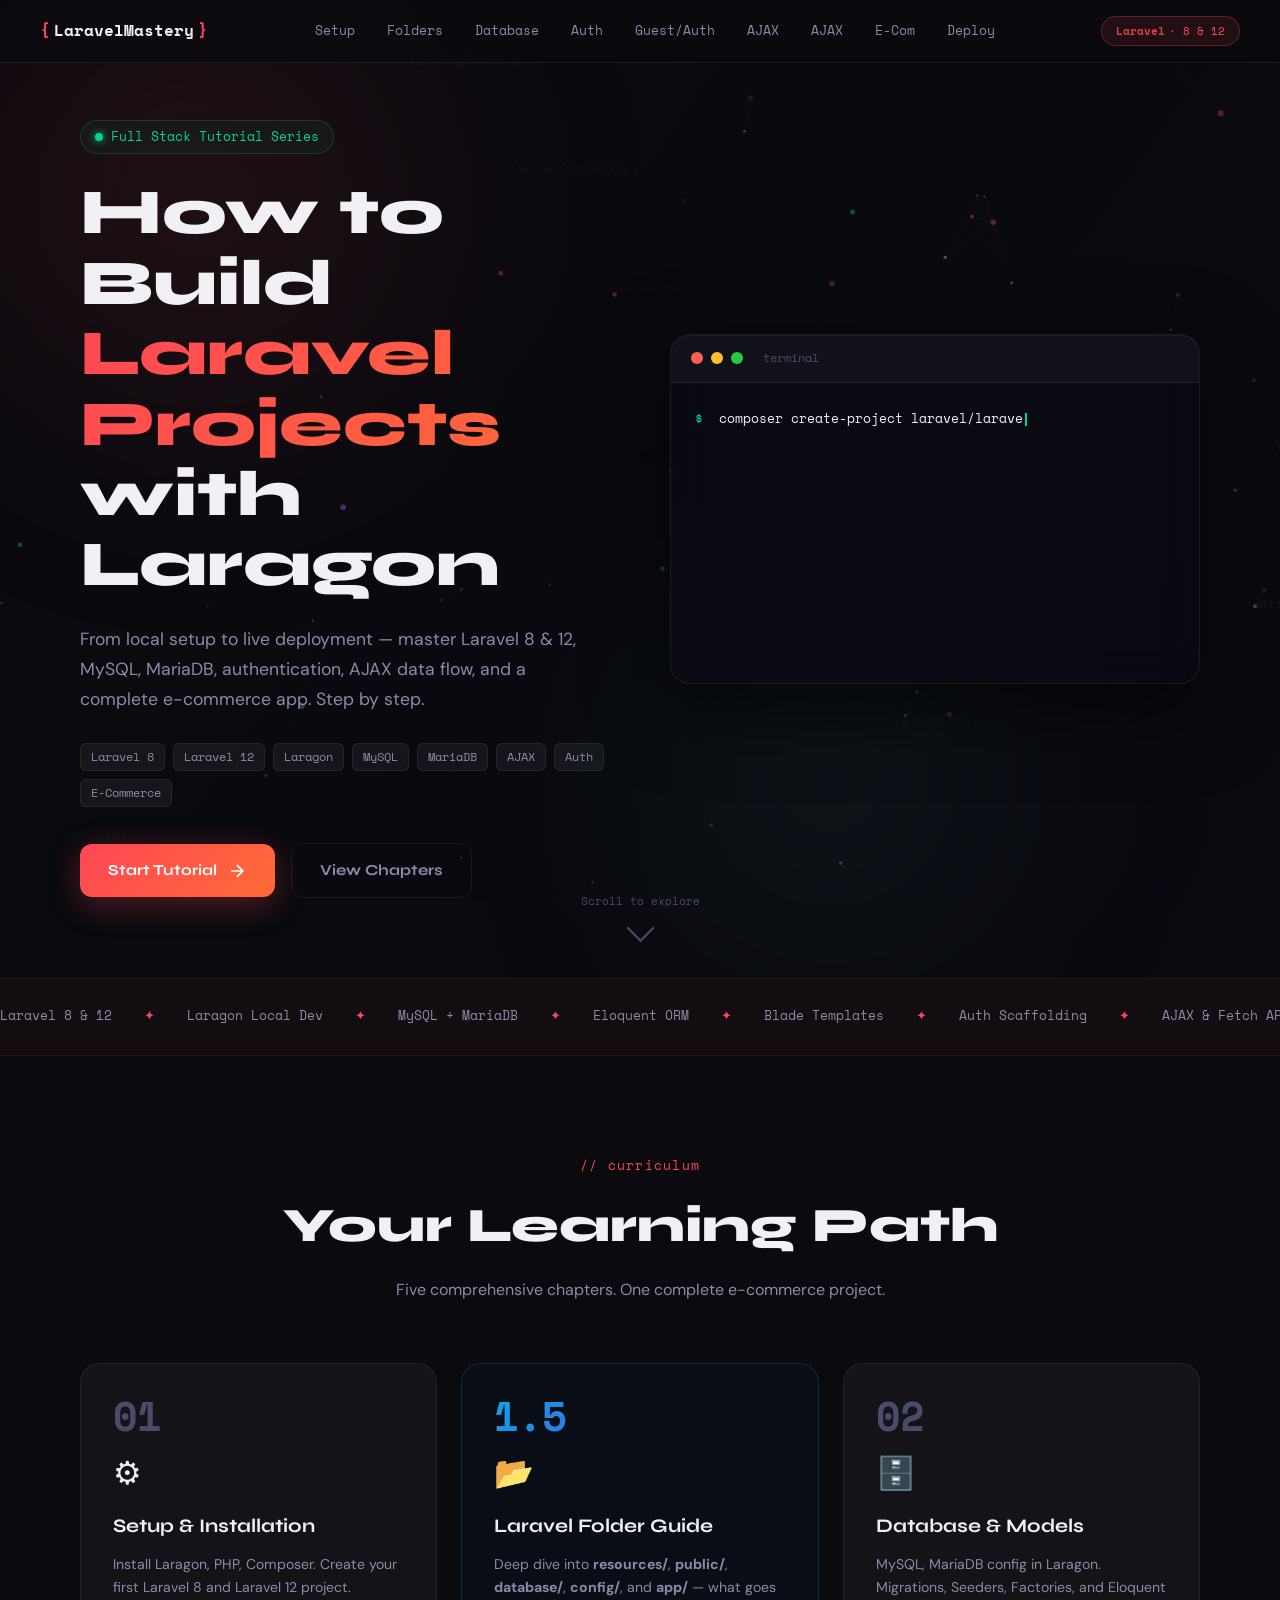
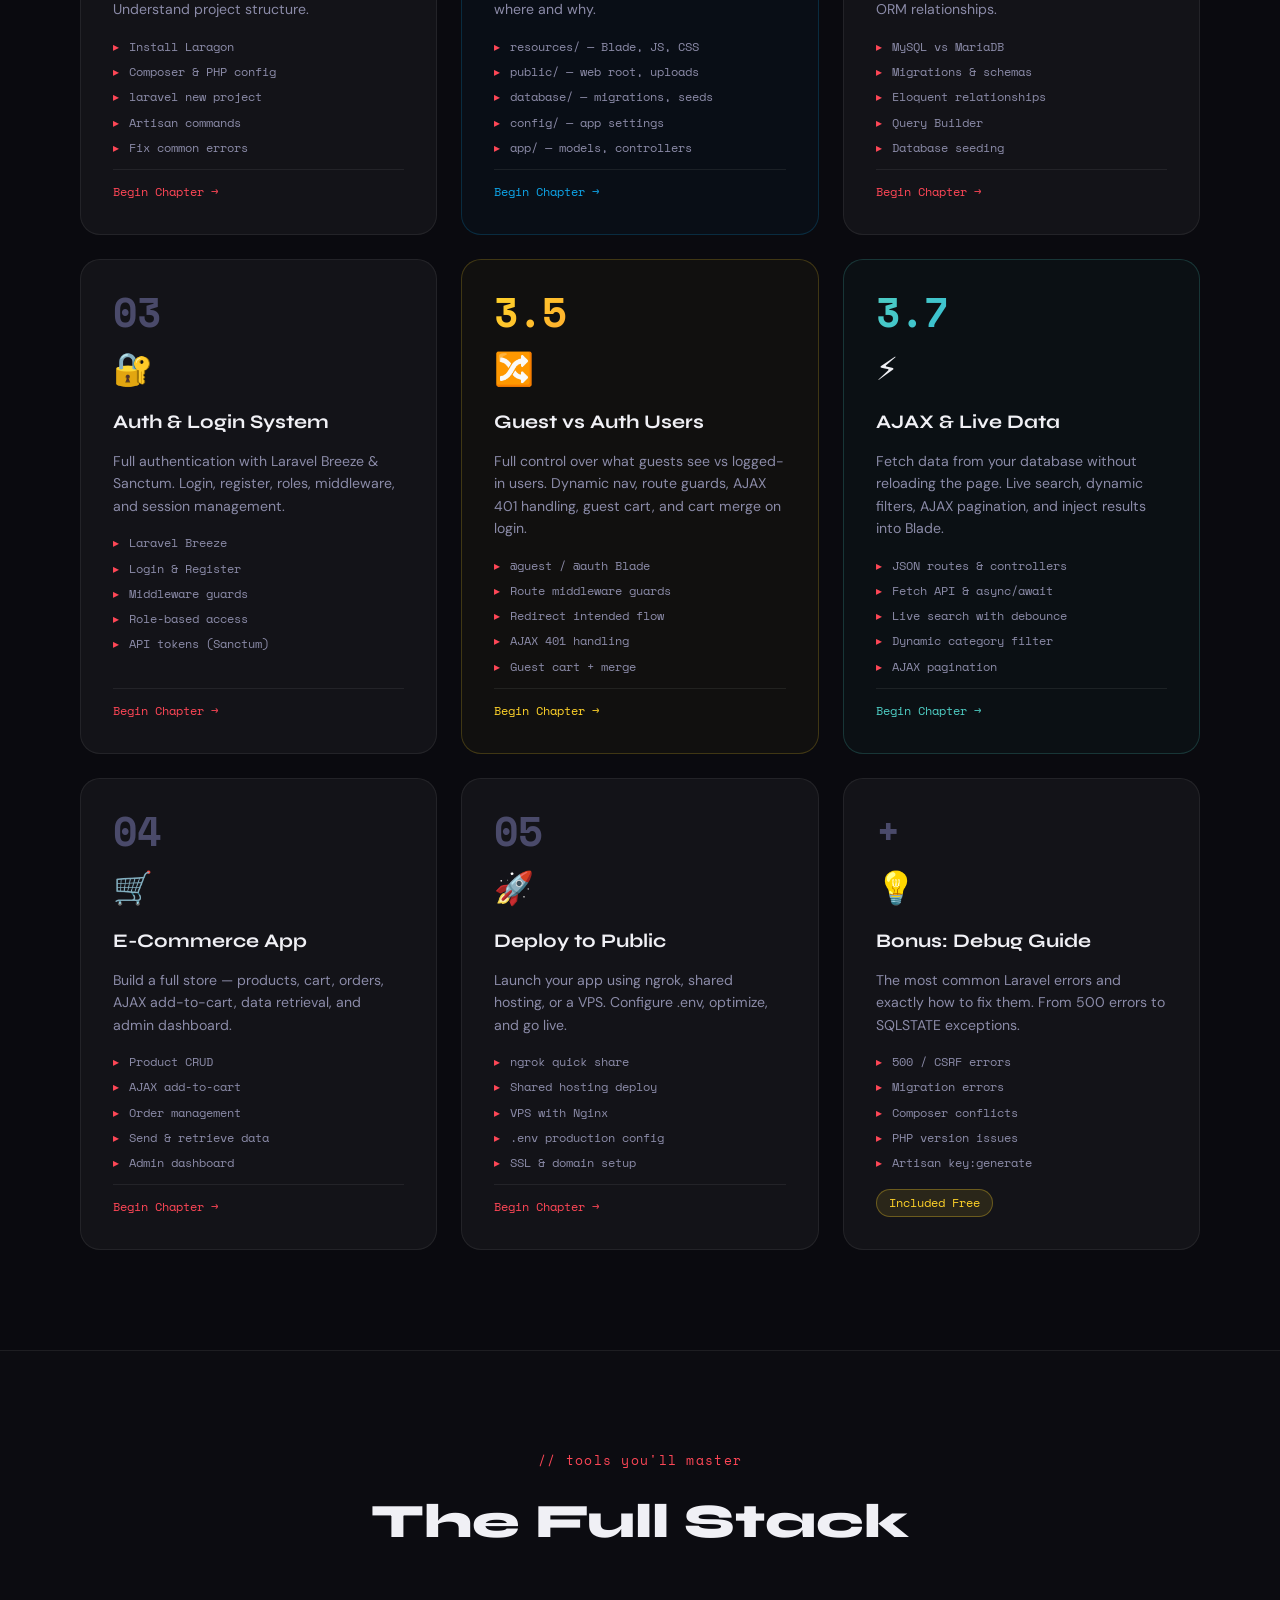
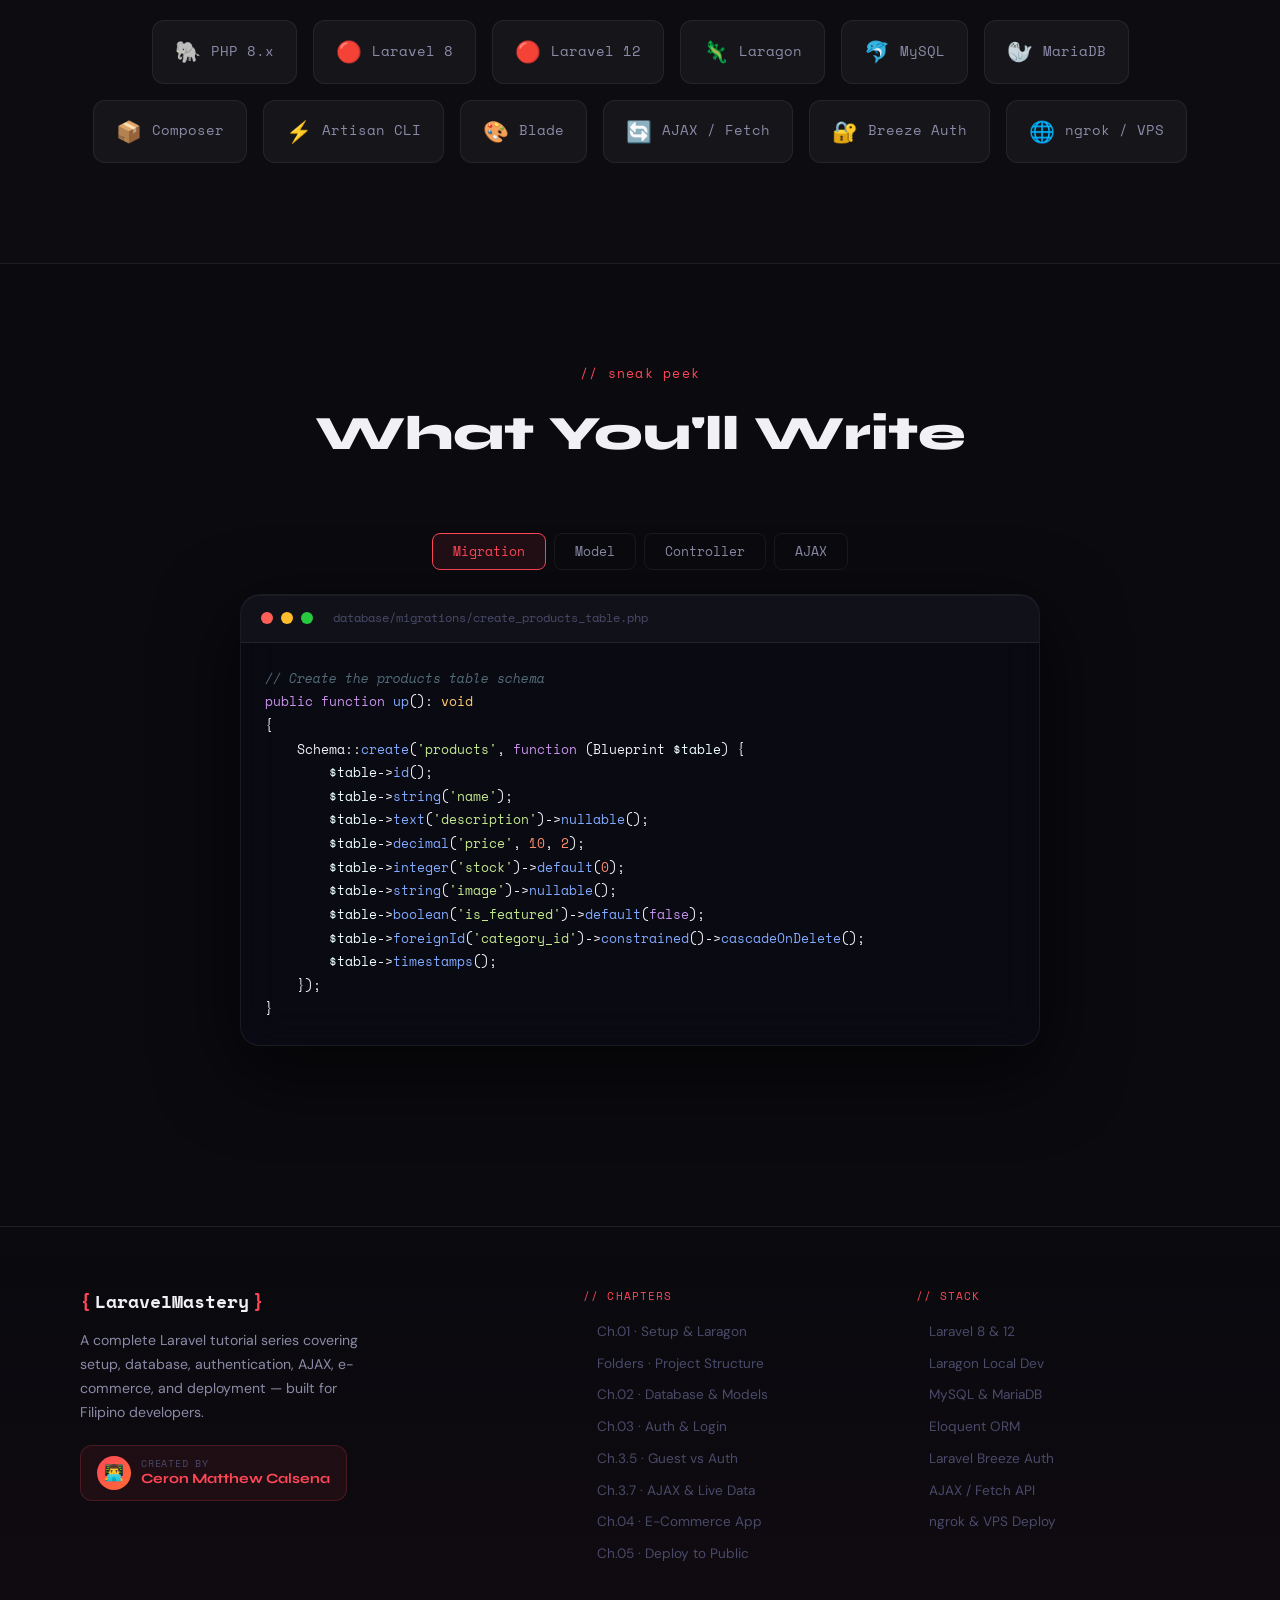
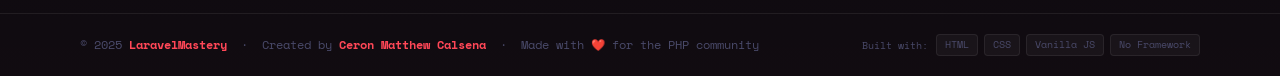
==== commit 38ad6173: "added footer" ====
--- a/index.html
+++ b/index.html
@@ -24,6 +24,8 @@
       <a href="html/chapter2.html">Database</a>
       <a href="html/chapter3.html">Auth</a>
       <a href="html/chapter-guest-auth.html">Guest/Auth</a>
+      <a href="html/chapter-ajax.html">AJAX</a>
+      <a href="html/chapter-ajax.html">AJAX</a>
       <a href="html/chapter4.html">E-Com</a>
       <a href="html/chapter5.html">Deploy</a>
     </div>
@@ -187,6 +189,21 @@
           <li>Guest cart + merge</li>
         </ul>
         <span class="chapter-card__cta" style="color:var(--accent-yellow);">Begin Chapter →</span>
+      </a>
+
+      <a href="html/chapter-ajax.html" class="chapter-card reveal" style="border-color:rgba(78,205,196,0.2);background:rgba(78,205,196,0.03);">
+        <div class="chapter-card__num" style="background:linear-gradient(135deg,#4ecdc4,#0ea5e9);-webkit-background-clip:text;-webkit-text-fill-color:transparent;background-clip:text;">3.7</div>
+        <div class="chapter-card__icon">⚡</div>
+        <h3 class="chapter-card__title">AJAX & Live Data</h3>
+        <p class="chapter-card__desc">Fetch data from your database without reloading the page. Live search, dynamic filters, AJAX pagination, and inject results into Blade.</p>
+        <ul class="chapter-card__topics">
+          <li>JSON routes & controllers</li>
+          <li>Fetch API & async/await</li>
+          <li>Live search with debounce</li>
+          <li>Dynamic category filter</li>
+          <li>AJAX pagination</li>
+        </ul>
+        <span class="chapter-card__cta" style="color:var(--accent-blue);">Begin Chapter →</span>
       </a>
 
       <a href="html/chapter4.html" class="chapter-card chapter-card--4 reveal">
@@ -284,24 +301,70 @@
     </div>
   </section>
 
-  <!-- ===== FOOTER ===== -->
-  <footer class="footer">
-    <div class="footer__logo">
-      <span class="nav__logo-bracket">{</span>
-      <span>LaravelMastery</span>
-      <span class="nav__logo-bracket">}</span>
-    </div>
-    <p class="footer__sub">Built for developers, by developers. Laravel 8 & 12 complete guide.</p>
-    <div class="footer__links">
-      <a href="html/chapter1.html">Chapter 1</a>
-      <a href="html/chapter-folders.html">Folders</a>
-      <a href="html/chapter2.html">Chapter 2</a>
-      <a href="html/chapter3.html">Chapter 3</a>
-      <a href="html/chapter-guest-auth.html">Guest/Auth</a>
-      <a href="html/chapter4.html">Chapter 4</a>
-      <a href="html/chapter5.html">Chapter 5</a>
-    </div>
-    <p class="footer__copy">© 2025 LaravelMastery Tutorial. Made with ❤️ for the PHP community.</p>
+  <footer class="site-footer">
+    <div class="site-footer__top">
+
+      <div class="site-footer__brand">
+        <a href="index.html" class="site-footer__logo">
+          <span class="site-footer__logo-bracket">{</span>
+          <span>LaravelMastery</span>
+          <span class="site-footer__logo-bracket">}</span>
+        </a>
+        <p class="site-footer__tagline">
+          A complete Laravel tutorial series covering setup, database, authentication,
+          AJAX, e-commerce, and deployment — built for Filipino developers.
+        </p>
+        <div class="site-footer__creator">
+          <div class="site-footer__creator-avatar">👨&#x200D;💻</div>
+          <div class="site-footer__creator-info">
+            <div class="site-footer__creator-label">Created by</div>
+            <div class="site-footer__creator-name">Ceron Matthew Calsena</div>
+          </div>
+        </div>
+      </div>
+
+      <div>
+        <p class="site-footer__col-title">// Chapters</p>
+        <ul class="site-footer__links">
+          <li><a href="html/chapter1.html"><span class="link-arrow">▸</span> Ch.01 · Setup &amp; Laragon</a></li>
+          <li><a href="html/chapter-folders.html"><span class="link-arrow">▸</span> Folders · Project Structure</a></li>
+          <li><a href="html/chapter2.html"><span class="link-arrow">▸</span> Ch.02 · Database &amp; Models</a></li>
+          <li><a href="html/chapter3.html"><span class="link-arrow">▸</span> Ch.03 · Auth &amp; Login</a></li>
+          <li><a href="html/chapter-guest-auth.html"><span class="link-arrow">▸</span> Ch.3.5 · Guest vs Auth</a></li>
+          <li><a href="html/chapter-ajax.html"><span class="link-arrow">▸</span> Ch.3.7 · AJAX &amp; Live Data</a></li>
+          <li><a href="html/chapter4.html"><span class="link-arrow">▸</span> Ch.04 · E-Commerce App</a></li>
+          <li><a href="html/chapter5.html"><span class="link-arrow">▸</span> Ch.05 · Deploy to Public</a></li>
+        </ul>
+      </div>
+
+      <div>
+        <p class="site-footer__col-title">// Stack</p>
+        <ul class="site-footer__links">
+          <li><a href="html/chapter1.html"><span class="link-arrow">▸</span> Laravel 8 &amp; 12</a></li>
+          <li><a href="html/chapter1.html"><span class="link-arrow">▸</span> Laragon Local Dev</a></li>
+          <li><a href="html/chapter2.html"><span class="link-arrow">▸</span> MySQL &amp; MariaDB</a></li>
+          <li><a href="html/chapter2.html"><span class="link-arrow">▸</span> Eloquent ORM</a></li>
+          <li><a href="html/chapter3.html"><span class="link-arrow">▸</span> Laravel Breeze Auth</a></li>
+          <li><a href="html/chapter-ajax.html"><span class="link-arrow">▸</span> AJAX / Fetch API</a></li>
+          <li><a href="html/chapter5.html"><span class="link-arrow">▸</span> ngrok &amp; VPS Deploy</a></li>
+        </ul>
+      </div>
+
+    </div>
+    <div class="site-footer__bottom">
+      <p class="site-footer__copy">
+        &copy; 2025 <strong>LaravelMastery</strong> &nbsp;&middot;&nbsp; Created by <strong>Ceron Matthew Calsena</strong> &nbsp;&middot;&nbsp; Made with ❤️ for the PHP community
+      </p>
+      <div class="site-footer__stack">
+        <span class="site-footer__stack-label">Built with:</span>
+        <div class="site-footer__stack-tags">
+          <span class="site-footer__stack-tag">HTML</span>
+          <span class="site-footer__stack-tag">CSS</span>
+          <span class="site-footer__stack-tag">Vanilla JS</span>
+          <span class="site-footer__stack-tag">No Framework</span>
+        </div>
+      </div>
+    </div>
   </footer>
 
   <script src="js/canvas.js"></script>
--- a/css/main.css
+++ b/css/main.css
@@ -655,48 +655,175 @@
 .code-preview__window { max-width: 800px; margin: 0 auto; }
 
 /* ===== FOOTER ===== */
+/* ===== FOOTER ===== */
+.site-footer {
+  position: relative;
+  z-index: 1;
+  margin-top: 80px;
+  border-top: 1px solid var(--border);
+  background: linear-gradient(180deg, transparent 0%, rgba(255,71,87,0.03) 100%);
+}
+
+.site-footer__top {
+  display: grid;
+  grid-template-columns: 1.6fr 1fr 1fr;
+  gap: 48px;
+  padding: 60px 80px 48px;
+  border-bottom: 1px solid var(--border);
+}
+
+.site-footer__brand {}
+
+.site-footer__logo {
+  font-family: var(--font-mono);
+  font-size: 1.1rem;
+  font-weight: 700;
+  display: flex;
+  align-items: center;
+  gap: 4px;
+  margin-bottom: 14px;
+  text-decoration: none;
+  color: var(--text-primary);
+}
+
+.site-footer__logo-bracket { color: var(--accent-red); }
+
+.site-footer__tagline {
+  font-size: 0.88rem;
+  color: var(--text-secondary);
+  line-height: 1.7;
+  max-width: 300px;
+  margin-bottom: 20px;
+}
+
+.site-footer__creator {
+  display: inline-flex;
+  align-items: center;
+  gap: 10px;
+  padding: 10px 16px;
+  border-radius: var(--radius);
+  background: rgba(255,71,87,0.07);
+  border: 1px solid rgba(255,71,87,0.2);
+}
+
+.site-footer__creator-avatar {
+  width: 34px; height: 34px;
+  border-radius: 50%;
+  background: linear-gradient(135deg, var(--accent-red), var(--accent-orange));
+  display: flex; align-items: center; justify-content: center;
+  font-size: 1rem;
+  flex-shrink: 0;
+}
+
+.site-footer__creator-info {}
+
+.site-footer__creator-label {
+  font-family: var(--font-mono);
+  font-size: 0.62rem;
+  color: var(--text-muted);
+  text-transform: uppercase;
+  letter-spacing: 0.08em;
+  line-height: 1;
+  margin-bottom: 3px;
+}
+
+.site-footer__creator-name {
+  font-family: var(--font-display);
+  font-size: 0.88rem;
+  font-weight: 700;
+  color: var(--accent-red);
+  line-height: 1;
+}
+
+.site-footer__col-title {
+  font-family: var(--font-mono);
+  font-size: 0.7rem;
+  color: var(--accent-red);
+  text-transform: uppercase;
+  letter-spacing: 0.1em;
+  margin-bottom: 16px;
+}
+
+.site-footer__links {
+  list-style: none;
+  display: flex;
+  flex-direction: column;
+  gap: 10px;
+}
+
+.site-footer__links a {
+  font-size: 0.85rem;
+  color: var(--text-muted);
+  text-decoration: none;
+  transition: var(--transition);
+  display: flex;
+  align-items: center;
+  gap: 8px;
+}
+
+.site-footer__links a:hover { color: var(--text-primary); padding-left: 4px; }
+.site-footer__links a .link-arrow { color: var(--accent-red); font-size: 0.7rem; opacity: 0; transition: var(--transition); }
+.site-footer__links a:hover .link-arrow { opacity: 1; }
+
+.site-footer__bottom {
+  display: flex;
+  align-items: center;
+  justify-content: space-between;
+  padding: 20px 80px;
+  gap: 16px;
+  flex-wrap: wrap;
+}
+
+.site-footer__copy {
+  font-family: var(--font-mono);
+  font-size: 0.72rem;
+  color: var(--text-muted);
+}
+
+.site-footer__copy strong { color: var(--accent-red); }
+
+.site-footer__stack {
+  display: flex;
+  align-items: center;
+  gap: 8px;
+  flex-wrap: wrap;
+}
+
+.site-footer__stack-label {
+  font-family: var(--font-mono);
+  font-size: 0.65rem;
+  color: var(--text-muted);
+}
+
+.site-footer__stack-tags {
+  display: flex;
+  gap: 6px;
+  flex-wrap: wrap;
+}
+
+.site-footer__stack-tag {
+  font-family: var(--font-mono);
+  font-size: 0.62rem;
+  padding: 2px 8px;
+  border-radius: 4px;
+  background: rgba(255,255,255,0.04);
+  border: 1px solid var(--border);
+  color: var(--text-muted);
+}
+
+/* Legacy footer class kept for index.html compatibility */
 .footer {
-  position: relative;
-  z-index: 1;
-  padding: 60px 80px;
-  border-top: 1px solid var(--border);
-  text-align: center;
-  display: flex;
-  flex-direction: column;
-  align-items: center;
-  gap: 16px;
-}
-
-.footer__logo {
-  font-family: var(--font-mono);
-  font-size: 1.2rem;
-  font-weight: 700;
-  display: flex;
-  gap: 4px;
-}
-
-.footer__sub {
-  font-size: 0.9rem;
-  color: var(--text-secondary);
-}
-
-.footer__links {
-  display: flex;
-  gap: 24px;
-}
-
-.footer__links a {
-  font-family: var(--font-mono);
-  font-size: 0.78rem;
-  color: var(--text-muted);
-  transition: var(--transition);
-}
-
-.footer__links a:hover { color: var(--accent-red); }
-
-.footer__copy {
-  font-size: 0.78rem;
-  color: var(--text-muted);
+  display: none;
+}
+
+@media (max-width: 900px) {
+  .site-footer__top { grid-template-columns: 1fr 1fr; padding: 40px 40px 32px; gap: 32px; }
+  .site-footer__bottom { padding: 16px 40px; }
+}
+
+@media (max-width: 600px) {
+  .site-footer__top { grid-template-columns: 1fr; padding: 32px 20px 24px; }
+  .site-footer__bottom { padding: 14px 20px; flex-direction: column; align-items: flex-start; gap: 10px; }
 }
 
 /* ===== CHAPTER PAGE LAYOUT ===== */
